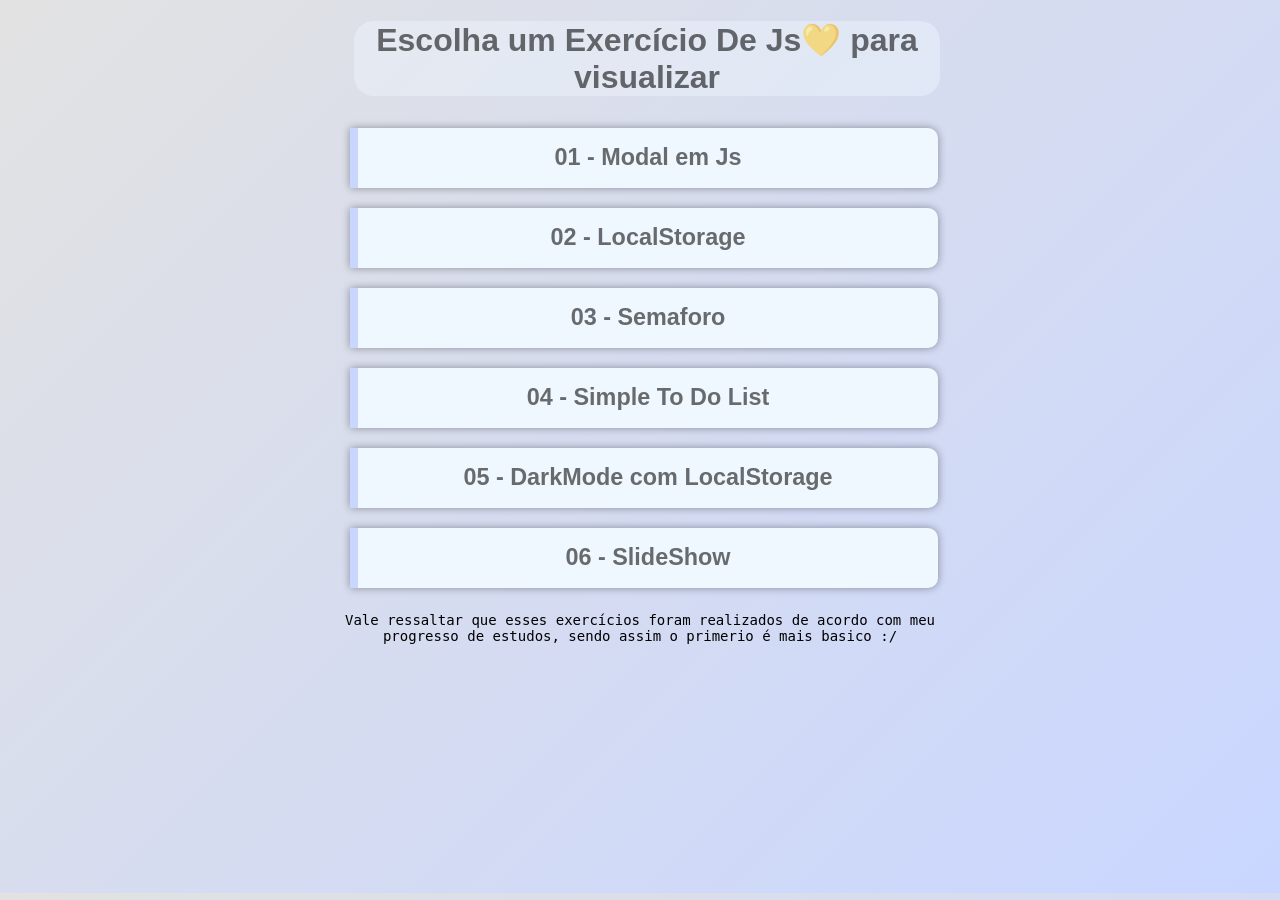
==== index.html @ dc39e7b5 "create index" ====
<!DOCTYPE html>
<html lang="pt-br">
<head>
    <meta charset="UTF-8">
    <meta http-equiv="X-UA-Compatible" content="IE=edge">
    <meta name="viewport" content="width=device-width, initial-scale=1.0">
    <title>Exercícios em Html e Css</title>
    <style>
        body{
            font-family: Arial, Helvetica, sans-serif;
            color: rgb(0, 0, 0);
            background-image: linear-gradient(-45deg, #C9D6FF, #E2E2E2);
            height: 96vh;
        }
        main{
            text-align: center;
            max-width: 600px;
            margin: auto;
        }
        h1{
            color: rgba(0, 0, 0, 0.568);
            margin-left: 14px;
            background-color: rgba(240, 248, 255, 0.39);
            border-radius: 20px;
        }
        p{
            font-size: 14px;
        }

        a{
            text-decoration: none;
            margin: 0;
            padding: 0;
        }

        .flex-container{
            display: flex;
            flex-direction: column;
            flex-wrap: wrap;
            gap: 20px;
            padding: 10px;
        }

        .flex-container .itens{
            cursor: pointer;
            height: 60px;
            width: 100%;
            border-radius: 0px 10px 10px 0px;
            box-shadow: 0px 0px 8px #0000005e;
            background-color: aliceblue;
            color: rgba(0, 0, 0, 0.568);
            gap: 20px 0px;
            font-size: 1.25em;
            border-left: 8px solid #C9D6FF;
            display: flex;
            align-items: center;
            justify-content: center;
        }

        .itens:hover{
            transform: translate(0px, -4px);
            transition: transform 0.3s;
            border-left: 8px solid aquamarine;
        }

        img{
            display: block;
            width: 100%;
            border-radius: 10px 10px 0px 0px;
        }
    </style>
</head>
<body>
    <main>
        <h1>Escolha um Exercício De Js💛 para visualizar</h1>
        
        <div class="flex-container">
            <a target="_blank" href="01 - Modal em Js/index.html">
                <div class="itens">
                    <h3>01 - Modal em Js</h3>
                </div>
            </a>
            <a target="_blank" href="02 - LocalStorage/index.html">
                <div class="itens">
                    <h3>02 - LocalStorage</h3>
                </div>
            </a>
            <a target="_blank" href="03 - Semaforo/index.html">
                <div class="itens">
                    <h3>03 - Semaforo</h3>
                </div>
            </a>
            <a target="_blank" href="04 - Simple To Do List/index.html">
                <div class="itens">
                    <h3>04 - Simple To Do List</h3>
                </div>
            </a>
            <a target="_blank" href="05 - DarkMode/index.html">
                <div class="itens">
                    <h3>05 - DarkMode com LocalStorage</h3>
                </div>
            </a>
            <a target="_blank" href="06 - SlideShow/index.html">
                <div class="itens">
                    <h3>06 - SlideShow</h3>
                </div>
            </a>
        </div>
        <code>
            <p>
                Vale ressaltar que esses exercícios foram realizados de acordo com meu progresso de estudos, sendo assim
                o primerio é mais basico :/
            </p>
        </code>
    </main>
</body>
</html>
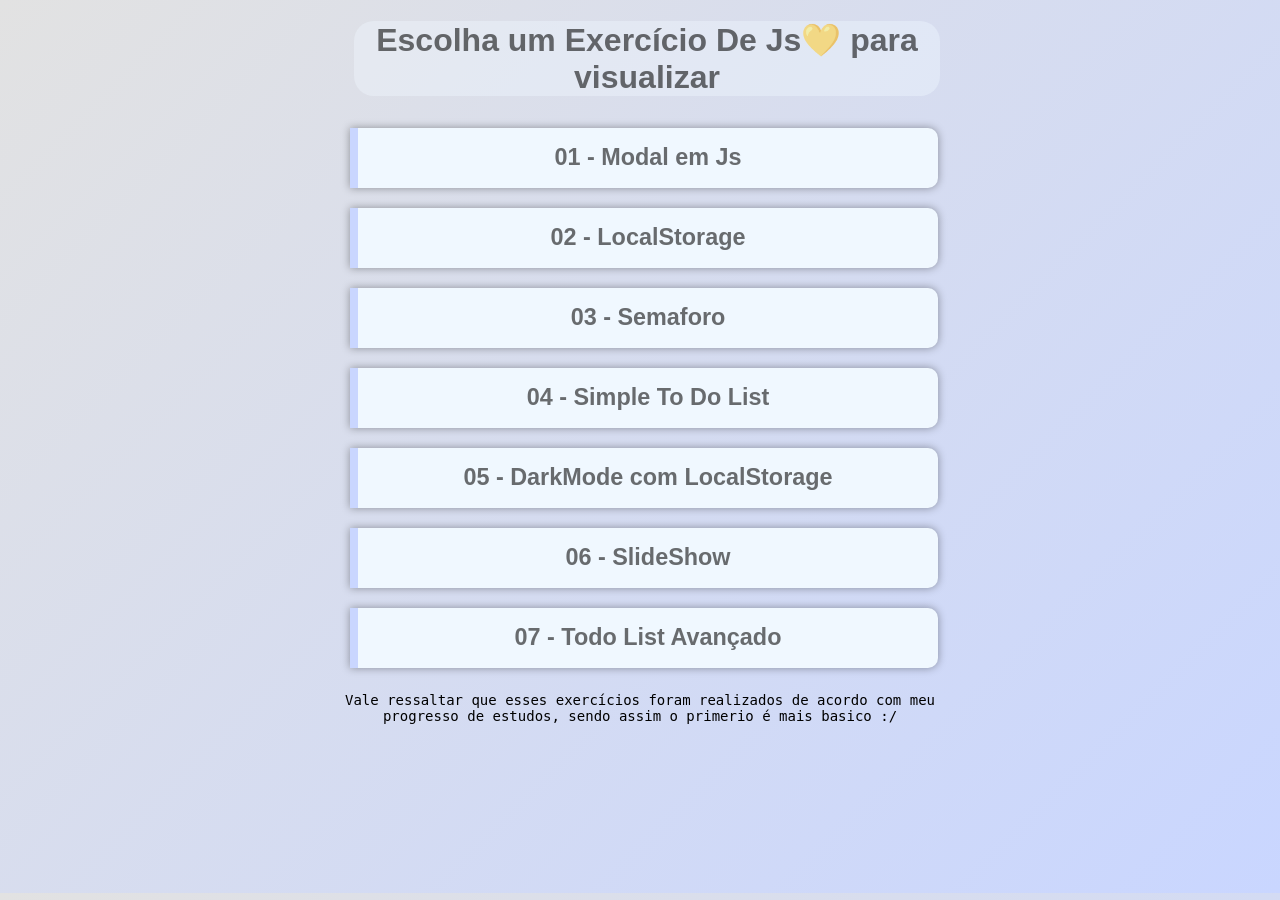
==== commit 1b22e9fc: "add avanced todo list" ====
--- a/index.html
+++ b/index.html
@@ -105,6 +105,11 @@
                     <h3>06 - SlideShow</h3>
                 </div>
             </a>
+            <a target="_blank" href="07 - To Do List Avançado/index.html">
+                <div class="itens">
+                    <h3>07 - Todo List Avançado</h3>
+                </div>
+            </a>
         </div>
         <code>
             <p>
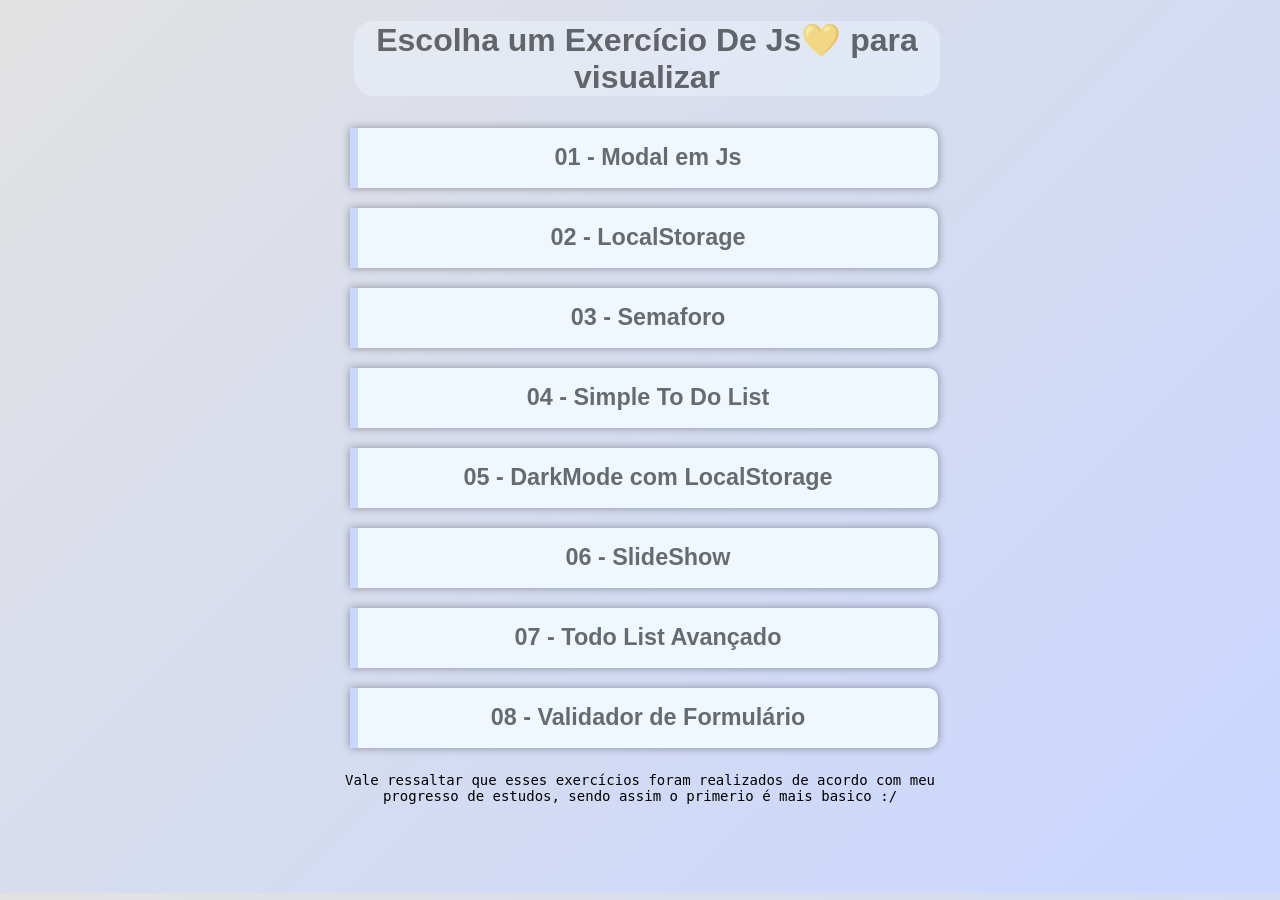
==== commit d44fae4e: "validador de formulário" ====
--- a/index.html
+++ b/index.html
@@ -110,6 +110,11 @@
                     <h3>07 - Todo List Avançado</h3>
                 </div>
             </a>
+            <a target="_blank" href="08 - Validador de Formulário/index.html">
+                <div class="itens">
+                    <h3>08 - Validador de Formulário</h3>
+                </div>
+            </a>
         </div>
         <code>
             <p>
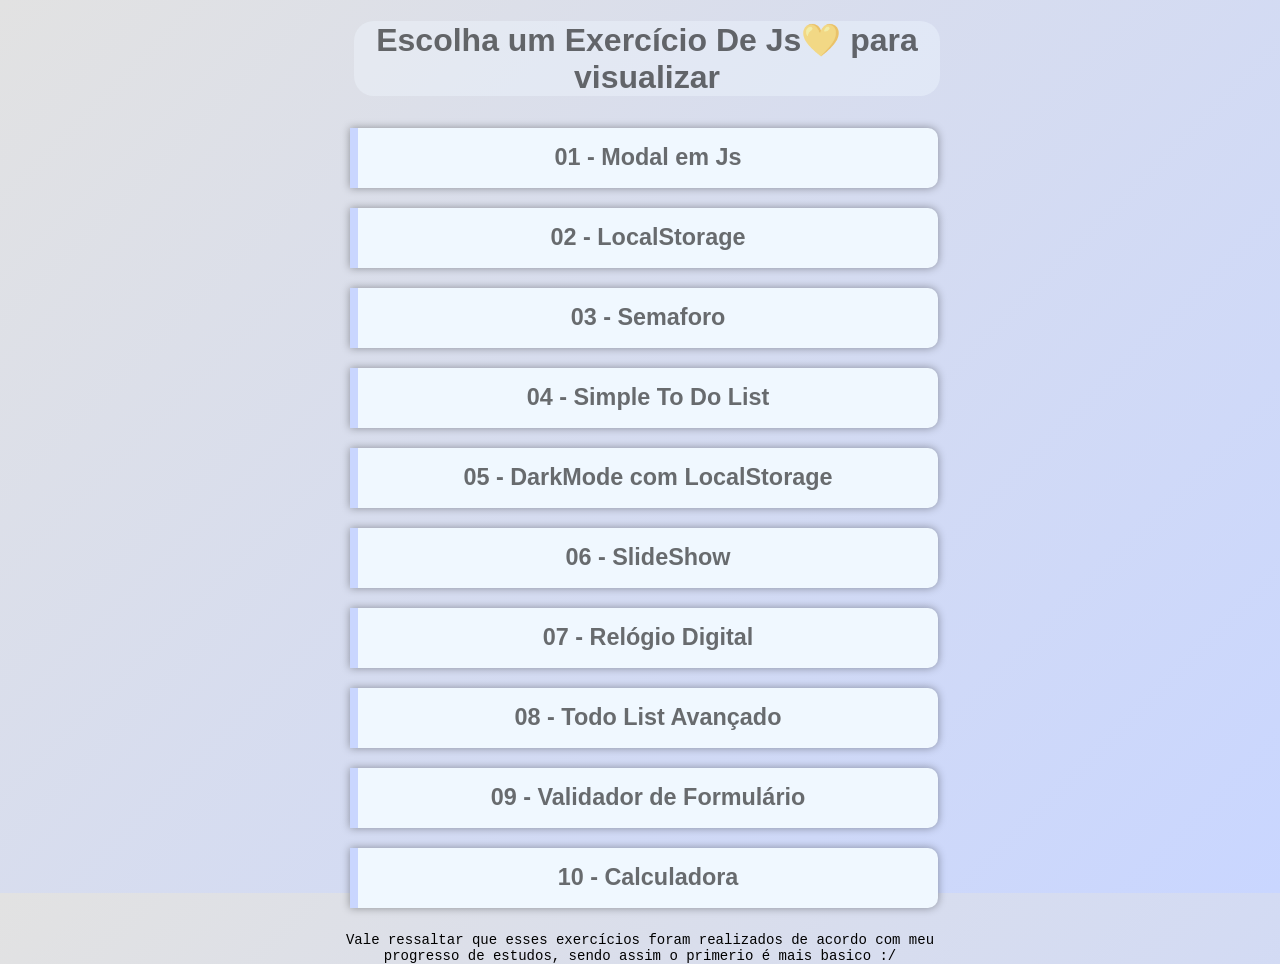
==== commit 4e2b8bd3: "att" ====
--- a/index.html
+++ b/index.html
@@ -105,14 +105,24 @@
                     <h3>06 - SlideShow</h3>
                 </div>
             </a>
-            <a target="_blank" href="07 - To Do List Avançado/index.html">
+            <a target="_blank" href="07 - Relogio Digital/index.html">
                 <div class="itens">
-                    <h3>07 - Todo List Avançado</h3>
+                    <h3>07 - Relógio Digital</h3>
                 </div>
             </a>
-            <a target="_blank" href="08 - Validador de Formulário/index.html">
+            <a target="_blank" href="08 - To Do List Avançado/index.html">
                 <div class="itens">
-                    <h3>08 - Validador de Formulário</h3>
+                    <h3>08 - Todo List Avançado</h3>
+                </div>
+            </a>
+            <a target="_blank" href="09 - Validador de Formulário/index.html">
+                <div class="itens">
+                    <h3>09 - Validador de Formulário</h3>
+                </div>
+            </a>
+            <a target="_blank" href="10 - Calculadora/index.html">
+                <div class="itens">
+                    <h3>10 - Calculadora</h3>
                 </div>
             </a>
         </div>
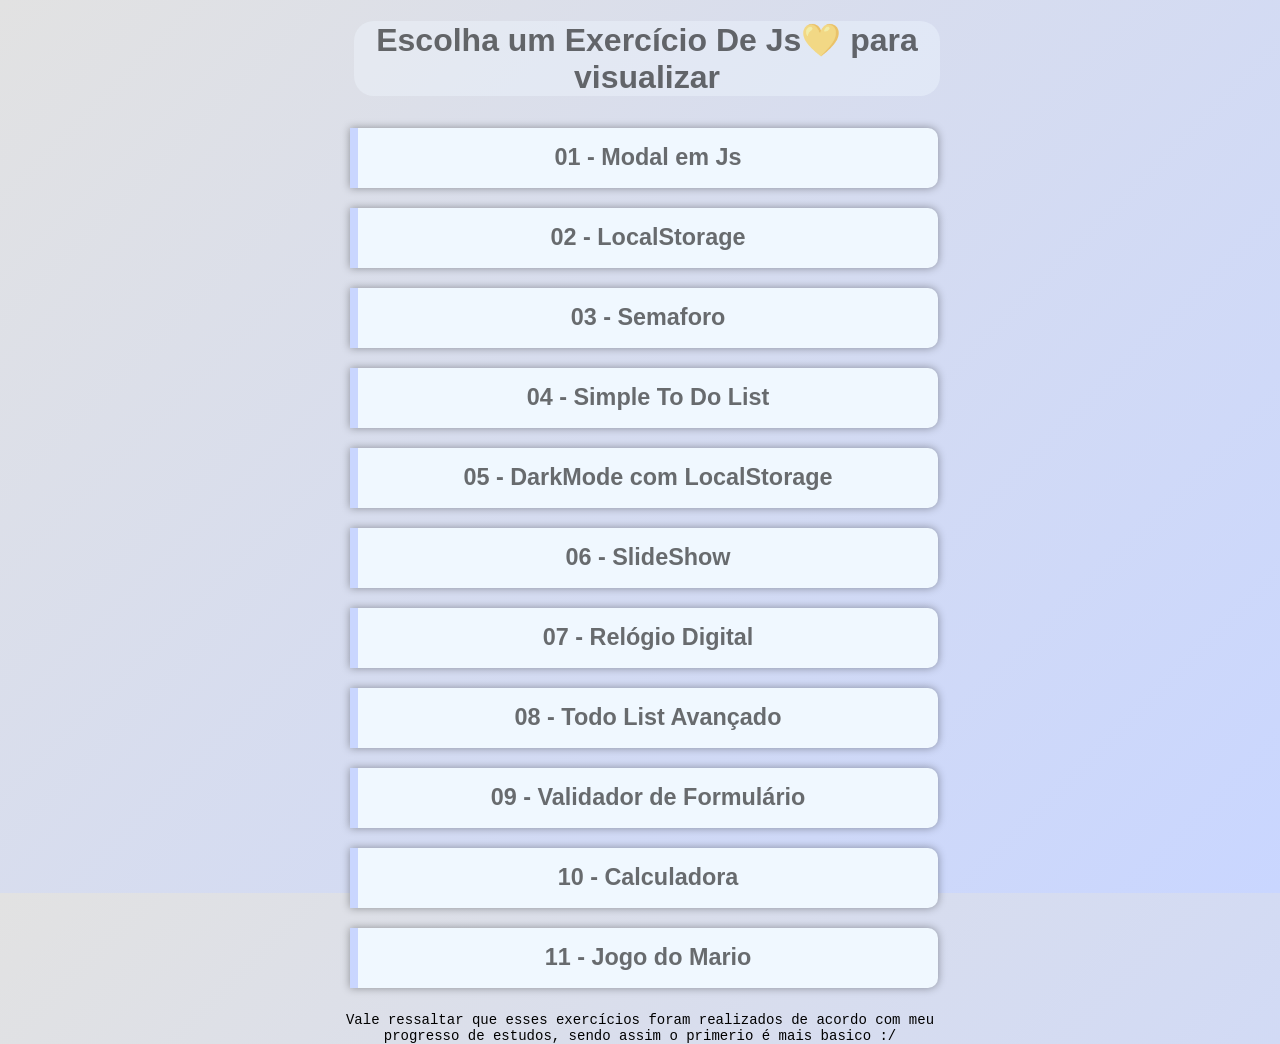
==== commit cd558927: "jogo do mario" ====
--- a/index.html
+++ b/index.html
@@ -125,6 +125,11 @@
                     <h3>10 - Calculadora</h3>
                 </div>
             </a>
+            <a target="_blank" href="11 - Jogo do Mario/index.html">
+                <div class="itens">
+                    <h3>11 - Jogo do Mario</h3>
+                </div>
+            </a>
         </div>
         <code>
             <p>
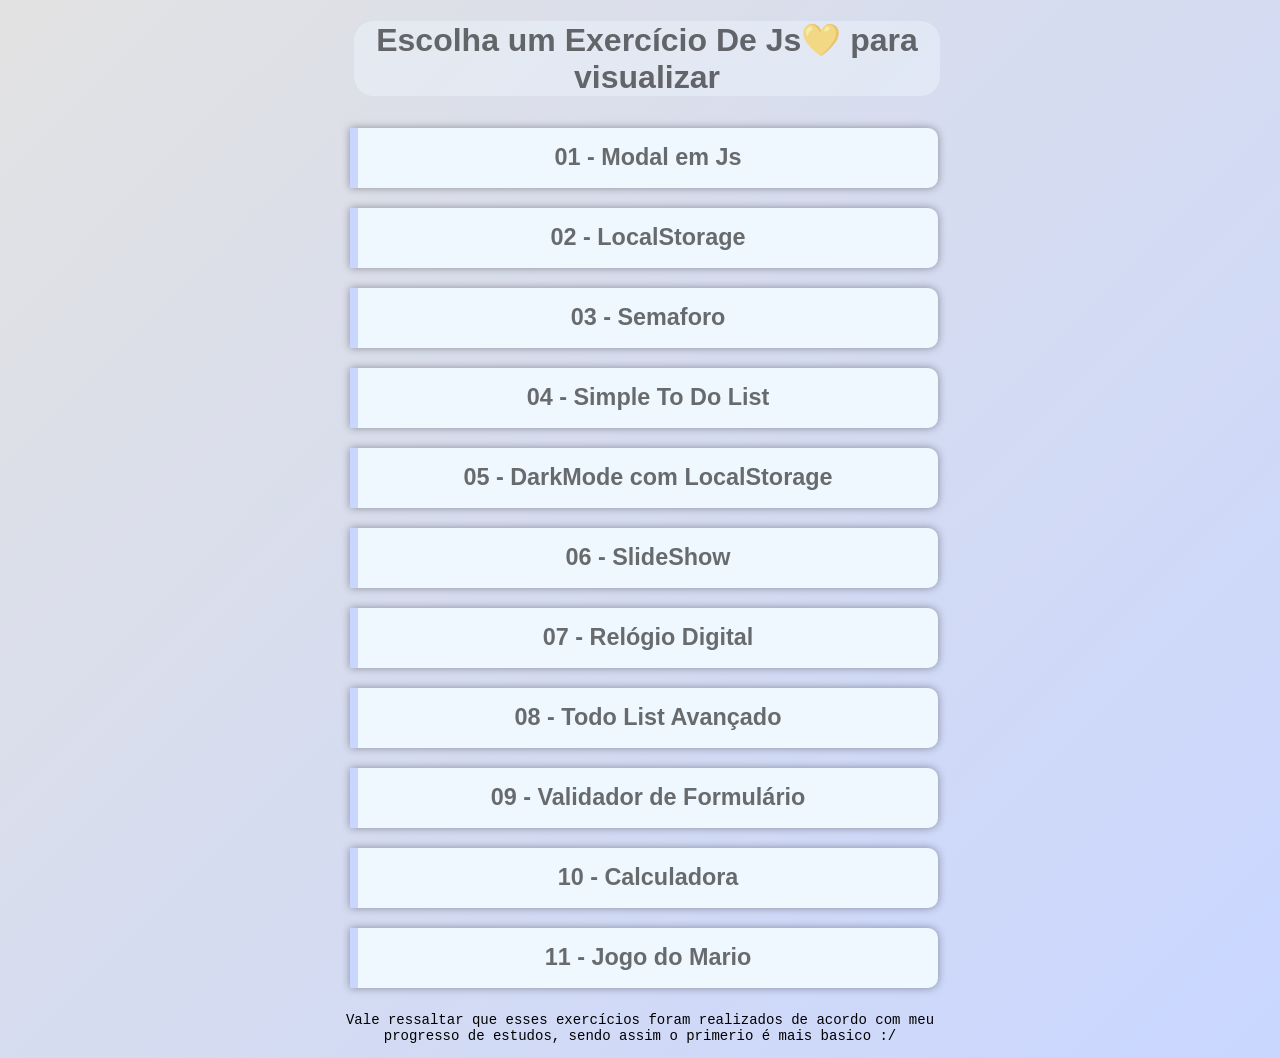
==== commit f60f643f: "update body viewheight" ====
--- a/index.html
+++ b/index.html
@@ -4,13 +4,12 @@
     <meta charset="UTF-8">
     <meta http-equiv="X-UA-Compatible" content="IE=edge">
     <meta name="viewport" content="width=device-width, initial-scale=1.0">
-    <title>Exercícios em Html e Css</title>
+    <title>Exercícios em JavaScript</title>
     <style>
         body{
             font-family: Arial, Helvetica, sans-serif;
             color: rgb(0, 0, 0);
             background-image: linear-gradient(-45deg, #C9D6FF, #E2E2E2);
-            height: 96vh;
         }
         main{
             text-align: center;
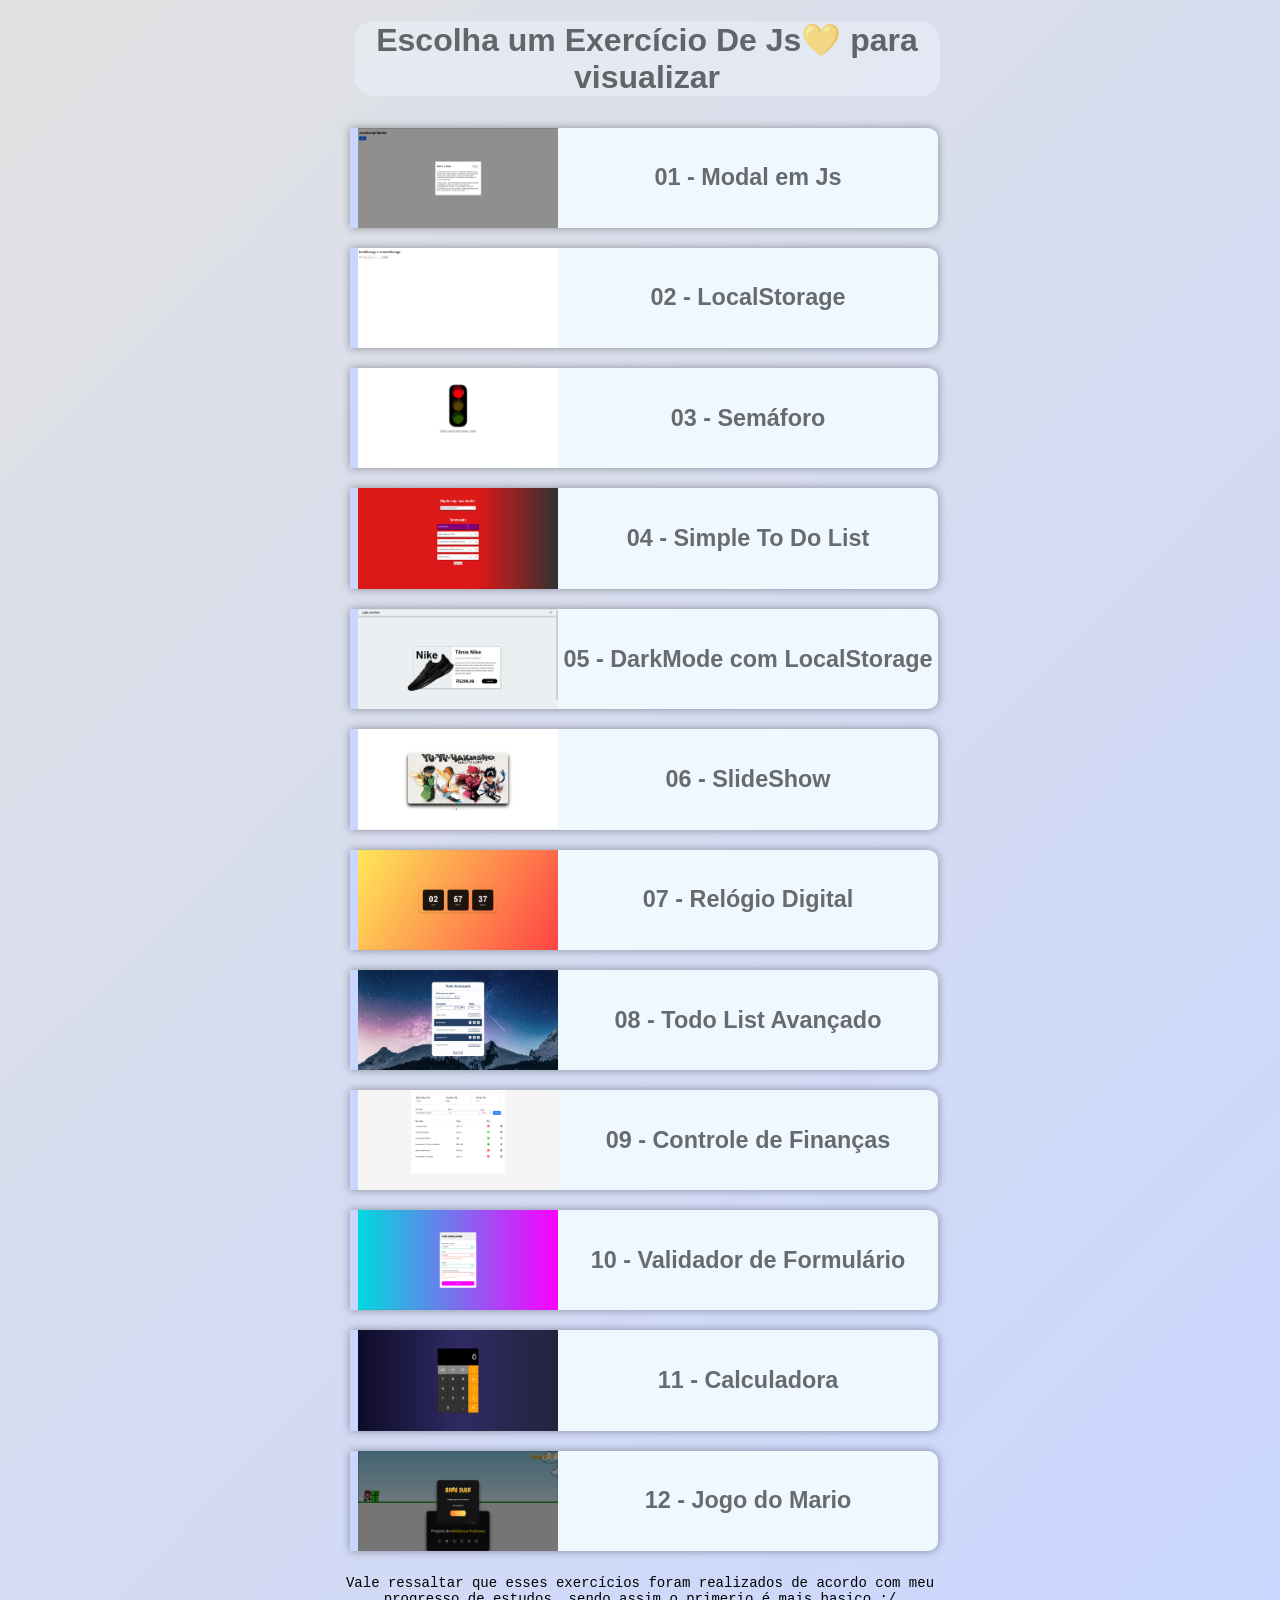
==== commit 20c1c978: "improving visibility" ====
--- a/index.html
+++ b/index.html
@@ -4,70 +4,9 @@
     <meta charset="UTF-8">
     <meta http-equiv="X-UA-Compatible" content="IE=edge">
     <meta name="viewport" content="width=device-width, initial-scale=1.0">
+    <link rel="stylesheet" href="style.css">
+    <link rel="shortcut icon" href="imagens/Icons/js.png" type="image/x-icon">
     <title>Exercícios em JavaScript</title>
-    <style>
-        body{
-            font-family: Arial, Helvetica, sans-serif;
-            color: rgb(0, 0, 0);
-            background-image: linear-gradient(-45deg, #C9D6FF, #E2E2E2);
-        }
-        main{
-            text-align: center;
-            max-width: 600px;
-            margin: auto;
-        }
-        h1{
-            color: rgba(0, 0, 0, 0.568);
-            margin-left: 14px;
-            background-color: rgba(240, 248, 255, 0.39);
-            border-radius: 20px;
-        }
-        p{
-            font-size: 14px;
-        }
-
-        a{
-            text-decoration: none;
-            margin: 0;
-            padding: 0;
-        }
-
-        .flex-container{
-            display: flex;
-            flex-direction: column;
-            flex-wrap: wrap;
-            gap: 20px;
-            padding: 10px;
-        }
-
-        .flex-container .itens{
-            cursor: pointer;
-            height: 60px;
-            width: 100%;
-            border-radius: 0px 10px 10px 0px;
-            box-shadow: 0px 0px 8px #0000005e;
-            background-color: aliceblue;
-            color: rgba(0, 0, 0, 0.568);
-            gap: 20px 0px;
-            font-size: 1.25em;
-            border-left: 8px solid #C9D6FF;
-            display: flex;
-            align-items: center;
-            justify-content: center;
-        }
-
-        .itens:hover{
-            transform: translate(0px, -4px);
-            transition: transform 0.3s;
-            border-left: 8px solid aquamarine;
-        }
-
-        img{
-            display: block;
-            width: 100%;
-            border-radius: 10px 10px 0px 0px;
-        }
-    </style>
 </head>
 <body>
     <main>
@@ -76,57 +15,74 @@
         <div class="flex-container">
             <a target="_blank" href="01 - Modal em Js/index.html">
                 <div class="itens">
+                    <img src="imagens/Modal.png" alt="Modal">
                     <h3>01 - Modal em Js</h3>
                 </div>
             </a>
             <a target="_blank" href="02 - LocalStorage/index.html">
                 <div class="itens">
+                    <img src="imagens/LocalStorage.png" alt="LocalStorage">
                     <h3>02 - LocalStorage</h3>
                 </div>
             </a>
             <a target="_blank" href="03 - Semaforo/index.html">
                 <div class="itens">
-                    <h3>03 - Semaforo</h3>
+                    <img src="imagens/Semaforo.png" alt="Semaforo">
+                    <h3>03 - Semáforo</h3>
                 </div>
             </a>
             <a target="_blank" href="04 - Simple To Do List/index.html">
                 <div class="itens">
+                    <img src="imagens/Todo List Simples.png" alt="To Do List">
                     <h3>04 - Simple To Do List</h3>
                 </div>
             </a>
             <a target="_blank" href="05 - DarkMode/index.html">
                 <div class="itens">
+                    <img src="imagens/Dark-Mode.png" alt="Dark-Mode">
                     <h3>05 - DarkMode com LocalStorage</h3>
                 </div>
             </a>
             <a target="_blank" href="06 - SlideShow/index.html">
                 <div class="itens">
+                    <img src="imagens/SlideShow.png" alt="SlideShow">
                     <h3>06 - SlideShow</h3>
                 </div>
             </a>
             <a target="_blank" href="07 - Relogio Digital/index.html">
                 <div class="itens">
+                    <img src="imagens/Relógio Digital.png" alt="Relógio Digital">
                     <h3>07 - Relógio Digital</h3>
                 </div>
             </a>
             <a target="_blank" href="08 - To Do List Avançado/index.html">
                 <div class="itens">
+                    <img src="imagens/Todo List Avançado.png" alt="Todo List Avançado">
                     <h3>08 - Todo List Avançado</h3>
                 </div>
             </a>
-            <a target="_blank" href="09 - Validador de Formulário/index.html">
+            <a target="_blank" href="09 - Controle De Financas/index.html">
                 <div class="itens">
-                    <h3>09 - Validador de Formulário</h3>
+                    <img src="imagens/Controle de Financas.png" alt="Calculadora">
+                    <h3>09 - Controle de Finanças</h3>
                 </div>
             </a>
-            <a target="_blank" href="10 - Calculadora/index.html">
+            <a target="_blank" href="10 - Validador de Formulário/index.html">
                 <div class="itens">
-                    <h3>10 - Calculadora</h3>
+                    <img src="imagens/Validador de Formulario.png" alt="Validador de Formulario">
+                    <h3>10 - Validador de Formulário</h3>
                 </div>
             </a>
-            <a target="_blank" href="11 - Jogo do Mario/index.html">
+            <a target="_blank" href="11 - Calculadora/index.html">
                 <div class="itens">
-                    <h3>11 - Jogo do Mario</h3>
+                    <img src="imagens/Calculadora.png" alt="Calculadora">
+                    <h3>11 - Calculadora</h3>
+                </div>
+            </a>
+            <a target="_blank" href="12 - Jogo do Mario/index.html">
+                <div class="itens">
+                    <img src="imagens/Jogo-do-mario.png" alt="Jogo Mario">
+                    <h3>12 - Jogo do Mario</h3>
                 </div>
             </a>
         </div>
--- a/style.css
+++ b/style.css
@@ -0,0 +1,76 @@
+body{
+    font-family: Arial, Helvetica, sans-serif;
+    color: rgb(0, 0, 0);
+    background-image: linear-gradient(-45deg, #C9D6FF, #E2E2E2);
+}
+
+main{
+    text-align: center;
+    max-width: 600px;
+    margin: auto;
+}
+
+h1{
+    color: rgba(0, 0, 0, 0.568);
+    margin-left: 14px;
+    background-color: rgba(240, 248, 255, 0.39);
+    border-radius: 20px;
+}
+
+p{
+    font-size: 14px;
+}
+
+a{
+    text-decoration: none;
+    margin: 0;
+    padding: 0;
+}
+
+.flex-container{
+    display: flex;
+    flex-direction: column;
+    flex-wrap: wrap;
+    gap: 20px;
+    padding: 10px;
+}
+
+.flex-container .itens{
+    cursor: pointer;
+    width: 100%;
+    border-radius: 0px 10px 10px 0px;
+    box-shadow: 0px 0px 8px #0000005e;
+    background-color: aliceblue;
+    color: rgba(0, 0, 0, 0.568);
+    gap: 20px 0px;
+    font-size: 1.25em;
+    border-left: 8px solid #C9D6FF;
+    display: flex;
+    align-items: center;
+}
+
+.flex-container .itens img{
+    display: block;
+    width: 200px;
+}
+
+.flex-container .itens h3{
+    width: 100%;
+}
+
+.flex-container .itens:hover{
+    transform: translate(0px, -4px);
+    transition: transform 0.3s;
+    border-left: 8px solid aquamarine;
+}
+
+@media screen and (max-width: 500px){
+    .flex-container .itens img{
+        display: block;
+        width: 140px;
+    }
+
+    .flex-container .itens h3{
+        font-size: 15px;
+    }
+}
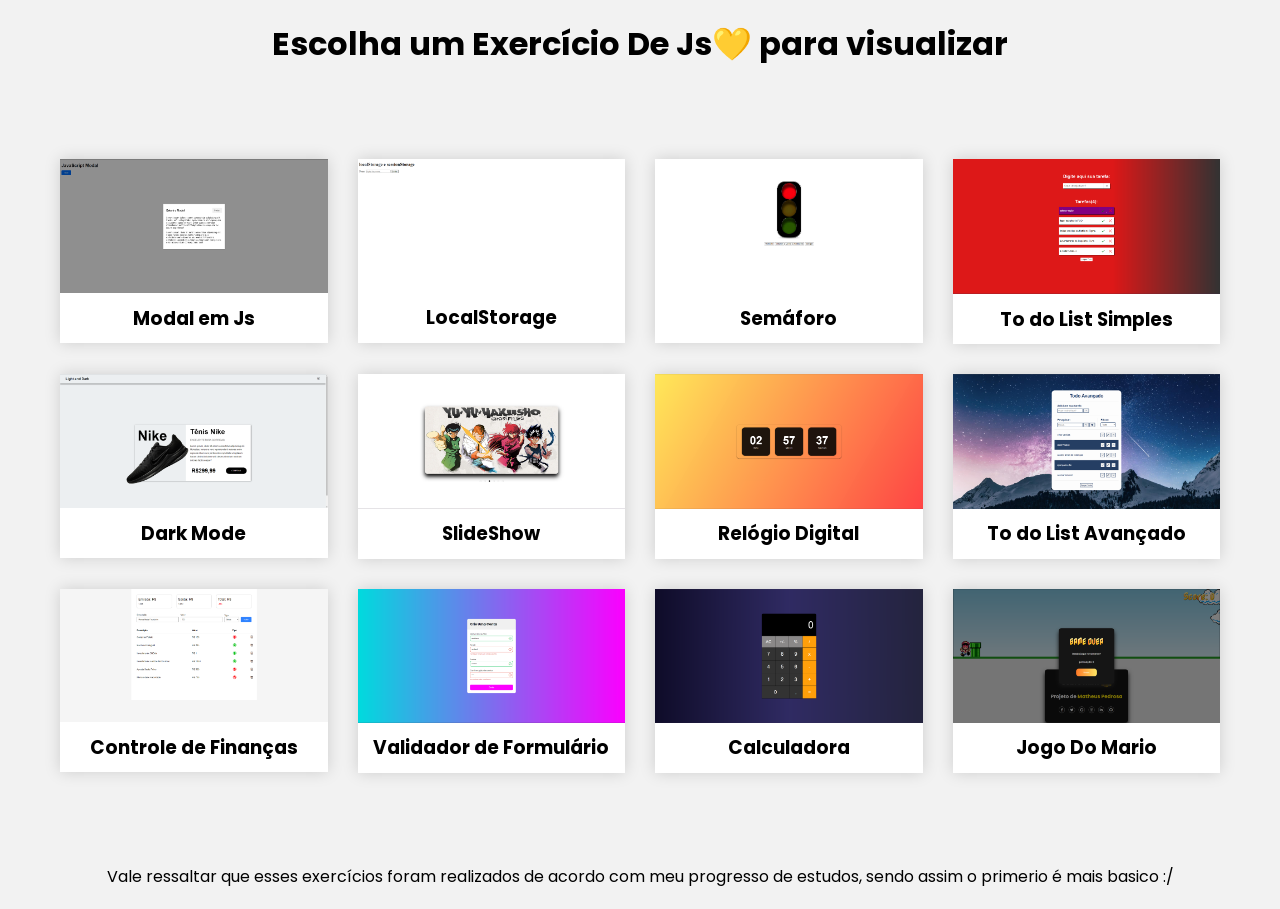
==== commit 7cd97e9b: "Css-grid" ====
--- a/index.html
+++ b/index.html
@@ -9,89 +9,139 @@
     <title>Exercícios em JavaScript</title>
 </head>
 <body>
-    <main>
-        <h1>Escolha um Exercício De Js💛 para visualizar</h1>
-        
-        <div class="flex-container">
-            <a target="_blank" href="01 - Modal em Js/index.html">
-                <div class="itens">
-                    <img src="imagens/Modal.png" alt="Modal">
-                    <h3>01 - Modal em Js</h3>
+    <header>
+        <div id="header-container">
+            <h1>Escolha um Exercício De Js💛 para visualizar</h1>
+        </div>
+    </header>
+    
+    <div class="grid-container">
+        <a target="_blank" href="01 - Modal em Js/index.html">
+            <div class="grid-itens">
+                <div class="img-grid-itens">
+                    <img src="imagens/Modal.png" alt="">
                 </div>
-            </a>
-            <a target="_blank" href="02 - LocalStorage/index.html">
-                <div class="itens">
-                    <img src="imagens/LocalStorage.png" alt="LocalStorage">
-                    <h3>02 - LocalStorage</h3>
+                <div class="description-container">
+                    <h3>Modal em Js</h3>
                 </div>
-            </a>
-            <a target="_blank" href="03 - Semaforo/index.html">
-                <div class="itens">
-                    <img src="imagens/Semaforo.png" alt="Semaforo">
-                    <h3>03 - Semáforo</h3>
+            </div>
+        </a>
+        <a href="02 - LocalStorage/index.html" target="_blank">
+            <div class="grid-itens">
+                <div class="img-grid-itens">
+                    <img src="imagens/LocalStorage.png" alt="">
                 </div>
-            </a>
-            <a target="_blank" href="04 - Simple To Do List/index.html">
-                <div class="itens">
-                    <img src="imagens/Todo List Simples.png" alt="To Do List">
-                    <h3>04 - Simple To Do List</h3>
+                <div class="description-container">
+                    <h3>LocalStorage</h3>
                 </div>
-            </a>
-            <a target="_blank" href="05 - DarkMode/index.html">
-                <div class="itens">
-                    <img src="imagens/Dark-Mode.png" alt="Dark-Mode">
-                    <h3>05 - DarkMode com LocalStorage</h3>
+            </div>
+        </a>
+        <a href="03 - Semaforo/index.html" target="_blank">
+            <div class="grid-itens">
+                <div class="img-grid-itens">
+                    <img src="imagens/Semaforo.png" alt="">
                 </div>
-            </a>
-            <a target="_blank" href="06 - SlideShow/index.html">
-                <div class="itens">
-                    <img src="imagens/SlideShow.png" alt="SlideShow">
-                    <h3>06 - SlideShow</h3>
+                <div class="description-container">
+                    <h3>Semáforo</h3>
                 </div>
-            </a>
-            <a target="_blank" href="07 - Relogio Digital/index.html">
-                <div class="itens">
-                    <img src="imagens/Relógio Digital.png" alt="Relógio Digital">
-                    <h3>07 - Relógio Digital</h3>
+            </div>
+        </a>
+        <a href="04 - Simple To Do List/index.html" target="_blank">
+            <div class="grid-itens">
+                <div class="img-grid-itens">
+                    <img src="imagens/Todo List Simples.png" alt="">
                 </div>
-            </a>
-            <a target="_blank" href="08 - To Do List Avançado/index.html">
-                <div class="itens">
-                    <img src="imagens/Todo List Avançado.png" alt="Todo List Avançado">
-                    <h3>08 - Todo List Avançado</h3>
+                <div class="description-container">
+                    <h3>To do List Simples</h3>
                 </div>
-            </a>
-            <a target="_blank" href="09 - Controle De Financas/index.html">
-                <div class="itens">
-                    <img src="imagens/Controle de Financas.png" alt="Calculadora">
-                    <h3>09 - Controle de Finanças</h3>
+            </div>
+        </a>
+        <a href="05 - DarkMode/index.html" target="_blank">
+            <div class="grid-itens">
+                <div class="img-grid-itens">
+                    <img src="imagens/Dark-Mode.png" alt="">
                 </div>
-            </a>
-            <a target="_blank" href="10 - Validador de Formulário/index.html">
-                <div class="itens">
-                    <img src="imagens/Validador de Formulario.png" alt="Validador de Formulario">
-                    <h3>10 - Validador de Formulário</h3>
+                <div class="description-container">
+                    <h3>Dark Mode</h3>
                 </div>
-            </a>
-            <a target="_blank" href="11 - Calculadora/index.html">
-                <div class="itens">
-                    <img src="imagens/Calculadora.png" alt="Calculadora">
-                    <h3>11 - Calculadora</h3>
+            </div>
+        </a>
+        <a href="06 - SlideShow/index.html" target="_blank">
+            <div class="grid-itens">
+                <div class="img-grid-itens">
+                    <img src="imagens/SlideShow.png" alt="">
                 </div>
-            </a>
-            <a target="_blank" href="12 - Jogo do Mario/index.html">
-                <div class="itens">
-                    <img src="imagens/Jogo-do-mario.png" alt="Jogo Mario">
-                    <h3>12 - Jogo do Mario</h3>
+                <div class="description-container">
+                    <h3>SlideShow</h3>
                 </div>
-            </a>
-        </div>
-        <code>
-            <p>
-                Vale ressaltar que esses exercícios foram realizados de acordo com meu progresso de estudos, sendo assim
-                o primerio é mais basico :/
-            </p>
-        </code>
-    </main>
+            </div>
+        </a>
+        <a href="07 - Relogio Digital/index.html" target="_blank">
+            <div class="grid-itens">
+                <div class="img-grid-itens">
+                    <img src="imagens/Relógio Digital.png" alt="">
+                </div>
+                <div class="description-container">
+                    <h3>Relógio Digital</h3>
+                </div>
+            </div>
+        </a>
+        <a href="08 - To Do List Avançado/index.html" target="_blank">
+            <div class="grid-itens">
+                <div class="img-grid-itens">
+                    <img src="imagens/Todo List Avançado.png" alt="">
+                </div>
+                <div class="description-container">
+                    <h3>To do List Avançado</h3>
+                </div>
+            </div>
+        </a>
+        <a href="09 - Controle De Financas/index.html" target="_blank">
+            <div class="grid-itens">
+                <div class="img-grid-itens">
+                    <img src="imagens/Controle de Financas.png" alt="">
+                </div>
+                <div class="description-container">
+                    <h3>Controle de Finanças</h3>
+                </div>
+            </div>
+        </a>
+        <a href="10 - Validador de Formulário/index.html" target="_blank">
+            <div class="grid-itens">
+                <div class="img-grid-itens">
+                    <img src="imagens/Validador de Formulario.png" alt="">
+                </div>
+                <div class="description-container">
+                    <h3>Validador de Formulário</h3>
+                </div>
+            </div>
+        </a>
+        <a href="11 - Calculadora/index.html" target="_blank">
+            <div class="grid-itens">
+                <div class="img-grid-itens">
+                    <img src="imagens/Calculadora.png" alt="">
+                </div>
+                <div class="description-container">
+                    <h3>Calculadora</h3>
+                </div>
+            </div>
+        </a>
+        <a href="12 - Jogo do Mario/index.html" target="_blank">
+            <div class="grid-itens">
+                <div class="img-grid-itens">
+                    <img src="imagens/Jogo-do-mario.png" alt="">
+                </div>
+                <div class="description-container">
+                    <h3>Jogo Do Mario</h3>
+                </div>
+            </div>
+        </a>
+    </div>
+    <footer>
+        <p>
+            Vale ressaltar que esses exercícios foram realizados de acordo com meu progresso de estudos, sendo assim
+            o primerio é mais basico :/
+        </p>
+    </footer>
 </body>
 </html>
--- a/style.css
+++ b/style.css
@@ -1,76 +1,96 @@
-body{
-    font-family: Arial, Helvetica, sans-serif;
-    color: rgb(0, 0, 0);
-    background-image: linear-gradient(-45deg, #C9D6FF, #E2E2E2);
+@import url('https://fonts.googleapis.com/css2?family=Bungee+Shade&family=Poppins:ital,wght@0,100;0,200;0,300;0,400;0,500;0,600;0,700;0,800;0,900;1,100;1,200;1,300;1,400;1,500;1,600;1,700;1,800;1,900&display=swap');
+
+*{
+    margin: 0;
+    padding: 0;
+    box-sizing: border-box;
 }
 
-main{
-    text-align: center;
-    max-width: 600px;
-    margin: auto;
-}
-
-h1{
-    color: rgba(0, 0, 0, 0.568);
-    margin-left: 14px;
-    background-color: rgba(240, 248, 255, 0.39);
-    border-radius: 20px;
-}
-
-p{
-    font-size: 14px;
+body{
+    font-family: 'Poppins', sans-serif;
+    min-height: 100vh;
+    color: rgb(0, 0, 0);
+    background-color: rgba(0, 0, 0, 0.05);
 }
 
 a{
     text-decoration: none;
-    margin: 0;
-    padding: 0;
+    color: black;
 }
 
-.flex-container{
-    display: flex;
-    flex-direction: column;
-    flex-wrap: wrap;
-    gap: 20px;
-    padding: 10px;
+a:visited, a:active{
+    color: black !important;
 }
 
-.flex-container .itens{
-    cursor: pointer;
-    width: 100%;
-    border-radius: 0px 10px 10px 0px;
-    box-shadow: 0px 0px 8px #0000005e;
-    background-color: aliceblue;
-    color: rgba(0, 0, 0, 0.568);
-    gap: 20px 0px;
-    font-size: 1.25em;
-    border-left: 8px solid #C9D6FF;
-    display: flex;
-    align-items: center;
-}
-
-.flex-container .itens img{
+img{
     display: block;
-    width: 200px;
-}
-
-.flex-container .itens h3{
     width: 100%;
 }
 
-.flex-container .itens:hover{
-    transform: translate(0px, -4px);
-    transition: transform 0.3s;
-    border-left: 8px solid aquamarine;
+
+/* HEADER */
+
+header{
+    text-align: center;
 }
 
+#header-container{
+    max-width: 1200px;
+    margin: auto;
+    padding: 20px;
+}
+
+
+/* MAIN */
+
+.grid-container{
+    max-width: 1200px;
+    min-height: 84vh;
+    margin: auto;
+    padding: 20px;
+    display: grid;
+    align-content: center;
+    grid-template-columns: repeat(auto-fit, minmax(250px, 1fr));
+    gap: 30px;
+}
+
+.grid-itens{
+    box-shadow: 0px 0px 15px 0px rgba(0, 0, 0, 0.15);
+    transition: .3s ease-in-out;
+    /* border-radius: 5px; */
+}
+
+.grid-itens:hover{
+    position: relative;
+    top: -2px;
+    box-shadow: 0px 0px 15px 0px rgba(0, 0, 0, 0.35);
+}
+
+.description-container{
+    min-height: 50px;
+    display: grid;
+    justify-items: center;
+    align-items: center;
+    background-color: white;
+}
+
+
+
+/* FOOTER */
+
+footer{
+    padding: 20px;
+}
+
+footer p{
+    text-align: center;
+}
+
+
+/* MEDIA */
+
 @media screen and (max-width: 500px){
-    .flex-container .itens img{
-        display: block;
-        width: 140px;
-    }
-
-    .flex-container .itens h3{
-        font-size: 15px;
+    header h1{
+        font-size: 23px;
     }
 }
